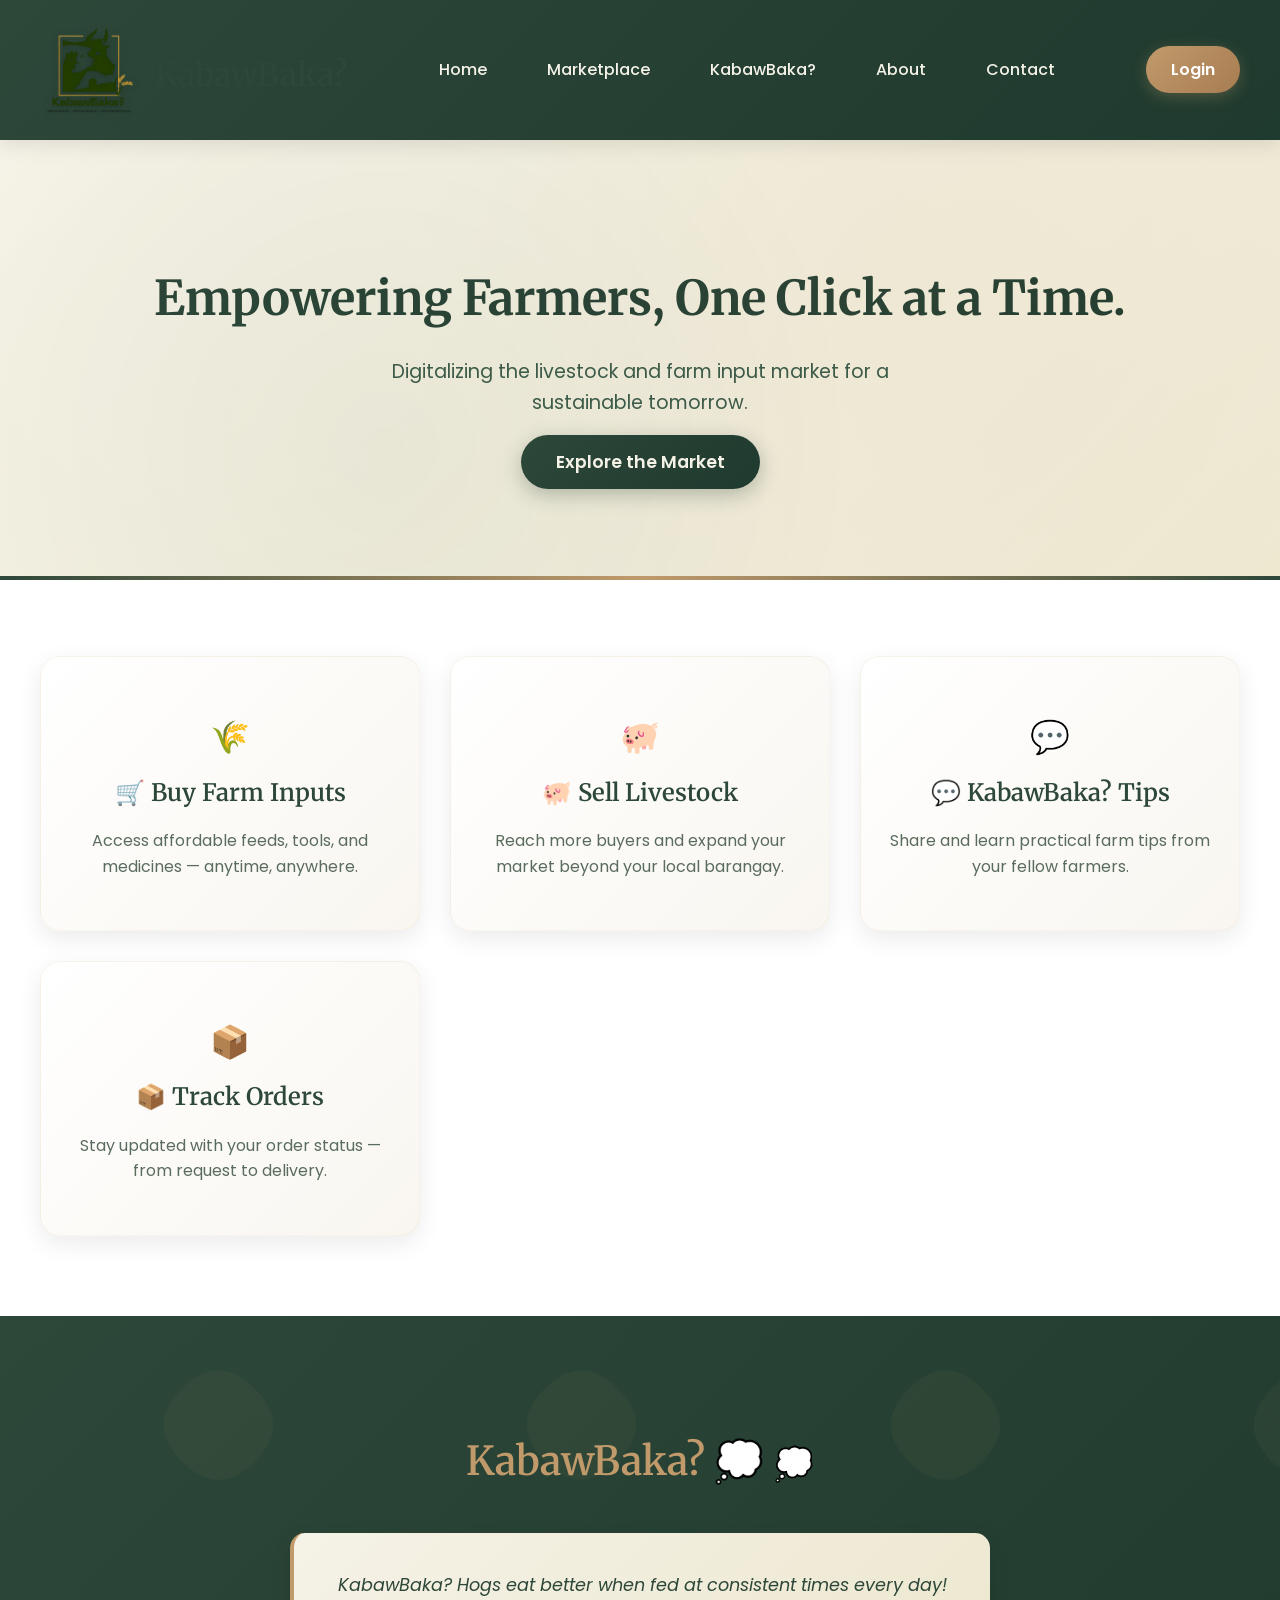
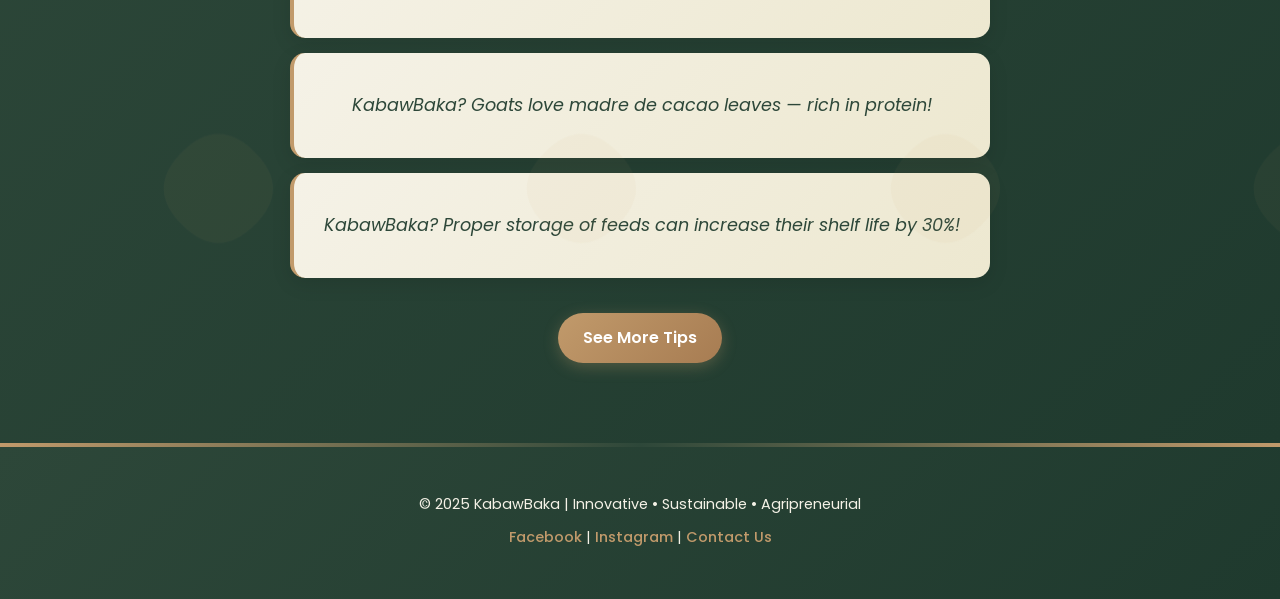
==== index.html @ 87efa67a "all system files" ====
<!DOCTYPE html>
<html lang="en">
<head>
  <meta charset="UTF-8">
  <meta name="viewport" content="width=device-width, initial-scale=1.0">
  <title>KabawBaka? | Empowering Farmers, One Click at a Time</title>
  <link rel="stylesheet" href="style.css">
  <script src="js/main.js"></script>
</head>
<body>

<script>
document.addEventListener('DOMContentLoaded', function() {
  // Check login status and update navbar
  fetch('php/check_session.php')
    .then(response => response.json())
    .then(data => {
      const userMenu = document.getElementById('userMenu');
      if (data.logged_in) {
        userMenu.innerHTML = `
          <a href="user_dashboard.html" class="btn-login">Dashboard</a>
          <a href="#" id="logoutBtn" class="btn-login">Logout</a>
        `;

        // Logout functionality
        document.getElementById('logoutBtn').addEventListener('click', function(e) {
          e.preventDefault();
          fetch('php/logout.php')
            .then(() => {
              window.location.reload();
            });
        });
      }
    });
});
</script>

  <!-- 🌾 Navbar -->
  <header>
    <div class="logo">
      <img src="assets/kabawbaka-logo.png" alt="KabawBaka Logo">
      <h2>KabawBaka?</h2>
    </div>
    <nav>
      <ul>
        <li><a href="index.html">Home</a></li>
        <li><a href="marketplace.html">Marketplace</a></li>
        <li><a href="kabawbaka.html">KabawBaka?</a></li>
        <li><a href="#about">About</a></li>
        <li><a href="#contact">Contact</a></li>
      </ul>
    </nav>
    <div id="userMenu">
      <a href="login.html" class="btn-login">Login</a>
    </div>
  </header>

  <!-- 🌾 Hero Section -->
  <section class="hero">
    <h1>Empowering Farmers, One Click at a Time.</h1>
    <p>Digitalizing the livestock and farm input market for a sustainable tomorrow.</p>
    <a href="marketplace.html" class="btn-primary">Explore the Market</a>
  </section>

  <!-- 🌿 Features Section -->
  <section class="features">
    <div class="feature-card">
      <h3>🛒 Buy Farm Inputs</h3>
      <p>Access affordable feeds, tools, and medicines — anytime, anywhere.</p>
    </div>
    <div class="feature-card">
      <h3>🐖 Sell Livestock</h3>
      <p>Reach more buyers and expand your market beyond your local barangay.</p>
    </div>
    <div class="feature-card">
      <h3>💬 KabawBaka? Tips</h3>
      <p>Share and learn practical farm tips from your fellow farmers.</p>
    </div>
    <div class="feature-card">
      <h3>📦 Track Orders</h3>
      <p>Stay updated with your order status — from request to delivery.</p>
    </div>
  </section>

  <!-- 🌾 KabawBaka? Section -->
  <section class="tips-section">
    <h2>KabawBaka? 💭</h2>
    <div id="dynamicTips">
      <!-- Tips will be loaded dynamically -->
    </div>
    <a href="kabawbaka.html" class="btn-login" style="margin-top: 20px; display:inline-block;">See More Tips</a>

    <script>
    document.addEventListener('DOMContentLoaded', function() {
      fetchLatestTips();
    });

    async function fetchLatestTips() {
      try {
        const response = await fetch('php/fetch_tips.php');
        const tips = await response.json();
        displayLatestTips(tips.slice(0, 3)); // Show only the latest 3 tips
      } catch (error) {
        console.error('Error fetching tips:', error);
        // Fallback to static tips
        displayFallbackTips();
      }
    }

    function displayLatestTips(tips) {
      const dynamicTips = document.getElementById('dynamicTips');
      if (!dynamicTips) return;

      dynamicTips.innerHTML = '';
      tips.forEach(tip => {
        const tipCard = document.createElement('div');
        tipCard.className = 'tip-card';
        tipCard.innerHTML = `
          <p>${tip.content}</p>
          <small>Posted by ${tip.full_name} on ${new Date(tip.created_at).toLocaleDateString()}</small>
        `;
        dynamicTips.appendChild(tipCard);
      });
    }

    function displayFallbackTips() {
      const dynamicTips = document.getElementById('dynamicTips');
      if (!dynamicTips) return;

      dynamicTips.innerHTML = `
        <div class="tip-card">
          <p>KabawBaka? Hogs eat better when fed at consistent times every day!</p>
        </div>
        <div class="tip-card">
          <p>KabawBaka? Goats love madre de cacao leaves — rich in protein!</p>
        </div>
        <div class="tip-card">
          <p>KabawBaka? Proper storage of feeds can increase their shelf life by 30%!</p>
        </div>
      `;
    }
    </script>
  </section>

  <!-- 🌾 Footer -->
  <footer>
    <p>© 2025 KabawBaka | Innovative • Sustainable • Agripreneurial</p>
    <p>
      <a href="#">Facebook</a> |
      <a href="#">Instagram</a> |
      <a href="#">Contact Us</a>
    </p>
  </footer>

</body>
</html>
---- style.css ----
/* === Global Styles === */
@import url('https://fonts.googleapis.com/css2?family=Poppins:wght@300;400;600;700&family=Merriweather:wght@400;700&display=swap');

* {
  box-sizing: border-box;
}

body {
  margin: 0;
  font-family: 'Poppins', sans-serif;
  background: linear-gradient(135deg, #F5F2E7 0%, #EDE8D0 100%);
  color: #2D4739;
  line-height: 1.6;
  min-height: 100vh;
}

a {
  text-decoration: none;
  color: inherit;
  transition: all 0.3s ease;
}

h1, h2, h3, h4 {
  font-family: 'Merriweather', serif;
  color: #2D4739;
  margin-bottom: 1rem;
}

h1 { font-size: 2.5rem; font-weight: 700; }
h2 { font-size: 2rem; font-weight: 600; }
h3 { font-size: 1.5rem; font-weight: 600; }

/* === Navbar === */
header {
  background: linear-gradient(135deg, #2D4739 0%, #1F3A2E 100%);
  color: #F5F2E7;
  padding: 20px 40px;
  display: flex;
  align-items: center;
  justify-content: space-between;
  box-shadow: 0 4px 20px rgba(0,0,0,0.1);
  position: sticky;
  top: 0;
  z-index: 1000;
}

.logo {
  display: flex;
  align-items: center;
  color: #F5F2E7;
  font-weight: 700;
  font-size: 1.5rem;
  opacity: 1;
}

.logo img {
  height: 100px;
  margin-right: 15px;
  filter: drop-shadow(0 2px 4px rgba(0,0,0,0.2));
}

nav ul {
  list-style: none;
  display: flex;
  gap: 30px;
  margin: 0;
  padding: 0;
}

nav ul li a {
  color: #F5F2E7;
  font-weight: 500;
  padding: 10px 15px;
  border-radius: 25px;
  transition: all 0.3s ease;
  position: relative;
}

nav ul li a:hover {
  color: #C19A6B;
  background: rgba(193, 154, 107, 0.1);
  transform: translateY(-2px);
}

nav ul li a::after {
  content: '';
  position: absolute;
  bottom: 0;
  left: 50%;
  width: 0;
  height: 2px;
  background: #C19A6B;
  transition: all 0.3s ease;
  transform: translateX(-50%);
}

nav ul li a:hover::after {
  width: 80%;
}

.btn-login {
  background: linear-gradient(135deg, #C19A6B 0%, #A77C52 100%);
  color: #fff;
  padding: 12px 25px;
  border-radius: 30px;
  font-weight: 600;
  border: none;
  cursor: pointer;
  transition: all 0.3s ease;
  box-shadow: 0 4px 15px rgba(193, 154, 107, 0.3);
}

.btn-login:hover {
  background: linear-gradient(135deg, #A77C52 0%, #8B6238 100%);
  transform: translateY(-2px);
  box-shadow: 0 6px 20px rgba(193, 154, 107, 0.4);
}

/* === Hero Section === */
.hero {
  background: linear-gradient(135deg, rgba(245, 242, 231, 0.9) 0%, rgba(237, 232, 208, 0.9) 100%),
              url('data:image/svg+xml,<svg xmlns="http://www.w3.org/2000/svg" viewBox="0 0 100 100"><defs><pattern id="grain" width="100" height="100" patternUnits="userSpaceOnUse"><circle cx="25" cy="25" r="1" fill="%23C19A6B" opacity="0.1"/><circle cx="75" cy="75" r="1" fill="%23C19A6B" opacity="0.1"/></pattern></defs><rect width="100" height="100" fill="url(%23grain)"/></svg>');
  text-align: center;
  padding: 100px 20px;
  position: relative;
  overflow: hidden;
}

.hero::before {
  content: '';
  position: absolute;
  top: 0;
  left: 0;
  right: 0;
  bottom: 0;
  background: radial-gradient(circle at 30% 70%, rgba(45, 71, 57, 0.05) 0%, transparent 50%),
              radial-gradient(circle at 70% 30%, rgba(193, 154, 107, 0.05) 0%, transparent 50%);
  pointer-events: none;
}

.hero-content {
  position: relative;
  z-index: 1;
  max-width: 800px;
  margin: 0 auto;
}

.hero img {
  height: 140px;
  margin-bottom: 20px;
  filter: drop-shadow(0 4px 8px rgba(0,0,0,0.1));
  animation: float 3s ease-in-out infinite;
}

@keyframes float {
  0%, 100% { transform: translateY(0px); }
  50% { transform: translateY(-10px); }
}

.hero h1 {
  font-size: 3rem;
  margin: 20px 0;
  background: linear-gradient(135deg, #2D4739 0%, #1F3A2E 100%);
  -webkit-background-clip: text;
  -webkit-text-fill-color: transparent;
  background-clip: text;
  animation: fadeInUp 1s ease-out;
}

@keyframes fadeInUp {
  from {
    opacity: 0;
    transform: translateY(30px);
  }
  to {
    opacity: 1;
    transform: translateY(0);
  }
}

.hero p {
  font-size: 1.2rem;
  color: #3C5B48;
  margin-bottom: 30px;
  max-width: 600px;
  margin-left: auto;
  margin-right: auto;
  animation: fadeInUp 1s ease-out 0.2s both;
}

.hero .btn-primary {
  background: linear-gradient(135deg, #2D4739 0%, #1F3A2E 100%);
  color: #F5F2E7;
  padding: 15px 35px;
  border-radius: 35px;
  font-weight: 600;
  font-size: 1.1rem;
  border: none;
  cursor: pointer;
  transition: all 0.3s ease;
  box-shadow: 0 6px 20px rgba(45, 71, 57, 0.3);
  animation: fadeInUp 1s ease-out 0.4s both;
}

.hero .btn-primary:hover {
  background: linear-gradient(135deg, #C19A6B 0%, #A77C52 100%);
  transform: translateY(-3px);
  box-shadow: 0 8px 25px rgba(193, 154, 107, 0.4);
}

/* === Features Section === */
.features {
  display: grid;
  grid-template-columns: repeat(auto-fit, minmax(280px, 1fr));
  gap: 30px;
  padding: 80px 40px;
  background: #fff;
  position: relative;
}

.features::before {
  content: '';
  position: absolute;
  top: 0;
  left: 0;
  right: 0;
  height: 4px;
  background: linear-gradient(90deg, #2D4739 0%, #C19A6B 50%, #2D4739 100%);
}

.feature-card {
  background: linear-gradient(135deg, #fff 0%, #F9F6F0 100%);
  border-radius: 20px;
  padding: 35px 25px;
  box-shadow: 0 8px 25px rgba(0,0,0,0.08);
  transition: all 0.3s ease;
  text-align: center;
  border: 1px solid rgba(193, 154, 107, 0.1);
  position: relative;
  overflow: hidden;
}

.feature-card::before {
  content: '';
  position: absolute;
  top: 0;
  left: 0;
  right: 0;
  height: 4px;
  background: linear-gradient(90deg, #2D4739 0%, #C19A6B 100%);
  transform: scaleX(0);
  transition: transform 0.3s ease;
}

.feature-card:hover::before {
  transform: scaleX(1);
}

.feature-card:hover {
  transform: translateY(-8px);
  box-shadow: 0 15px 35px rgba(0,0,0,0.12);
}

.feature-card h3 {
  color: #2D4739;
  margin-top: 20px;
  margin-bottom: 15px;
  position: relative;
}

.feature-card h3::before {
  content: '🌾';
  font-size: 2rem;
  display: block;
  margin-bottom: 10px;
}

.feature-card:nth-child(2) h3::before { content: '🐖'; }
.feature-card:nth-child(3) h3::before { content: '💬'; }
.feature-card:nth-child(4) h3::before { content: '📦'; }

.feature-card p {
  color: #5A6C5D;
  line-height: 1.6;
}

/* === KabawBaka? Section === */
.tips-section {
  background: linear-gradient(135deg, #2D4739 0%, #1F3A2E 100%);
  color: #F5F2E7;
  padding: 80px 30px;
  text-align: center;
  position: relative;
}

.tips-section::before {
  content: '';
  position: absolute;
  top: 0;
  left: 0;
  right: 0;
  bottom: 0;
  background: url('data:image/svg+xml,<svg xmlns="http://www.w3.org/2000/svg" viewBox="0 0 100 100"><defs><pattern id="leaves" width="50" height="50" patternUnits="userSpaceOnUse"><path d="M25,10 Q30,5 35,10 Q40,15 35,20 Q30,25 25,20 Q20,15 25,10 Z" fill="%23C19A6B" opacity="0.05"/><path d="M75,40 Q80,35 85,40 Q90,45 85,50 Q80,55 75,50 Q70,45 75,40 Z" fill="%23C19A6B" opacity="0.05"/></pattern></defs><rect width="100" height="100" fill="url(%23leaves)"/></svg>');
  pointer-events: none;
}

.tips-section h2 {
  color: #C19A6B;
  margin-bottom: 40px;
  font-size: 2.5rem;
  position: relative;
}

.tips-section h2::after {
  content: '💭';
  font-size: 2rem;
  margin-left: 10px;
}

.tip-card {
  background: linear-gradient(135deg, #F5F2E7 0%, #EDE8D0 100%);
  color: #2D4739;
  border-radius: 15px;
  margin: 15px auto;
  padding: 20px 30px;
  max-width: 700px;
  box-shadow: 0 6px 20px rgba(0,0,0,0.1);
  border-left: 4px solid #C19A6B;
  transition: all 0.3s ease;
}

.tip-card:hover {
  transform: translateY(-3px);
  box-shadow: 0 10px 30px rgba(0,0,0,0.15);
}

.tip-card p {
  font-style: italic;
  font-size: 1.1rem;
  line-height: 1.7;
}

/* === Login Section === */
.login-section {
  display: flex;
  justify-content: center;
  align-items: center;
  min-height: 80vh;
  padding: 40px 20px;
  background: linear-gradient(135deg, rgba(245, 242, 231, 0.9) 0%, rgba(237, 232, 208, 0.9) 100%);
}

.login-container {
  background: linear-gradient(135deg, #fff 0%, #F9F6F0 100%);
  border-radius: 20px;
  padding: 40px;
  box-shadow: 0 15px 35px rgba(0,0,0,0.1);
  max-width: 400px;
  width: 100%;
  text-align: center;
  border: 1px solid rgba(193, 154, 107, 0.1);
}

.login-container h1 {
  color: #2D4739;
  margin-bottom: 30px;
}

.login-container form {
  display: flex;
  flex-direction: column;
  gap: 20px;
}

.login-container input {
  padding: 15px;
  border: 1px solid rgba(193, 154, 107, 0.3);
  border-radius: 10px;
  font-size: 1rem;
  transition: all 0.3s ease;
}

.login-container input:focus {
  outline: none;
  border-color: #C19A6B;
  box-shadow: 0 0 0 3px rgba(193, 154, 107, 0.1);
}

.login-container .btn-primary {
  background: linear-gradient(135deg, #2D4739 0%, #1F3A2E 100%);
  color: #F5F2E7;
  padding: 15px;
  border-radius: 10px;
  font-weight: 600;
  border: none;
  cursor: pointer;
  transition: all 0.3s ease;
  box-shadow: 0 6px 20px rgba(45, 71, 57, 0.3);
}

.login-container .btn-primary:hover {
  background: linear-gradient(135deg, #C19A6B 0%, #A77C52 100%);
  transform: translateY(-2px);
  box-shadow: 0 8px 25px rgba(193, 154, 107, 0.4);
}

.login-container p {
  margin-top: 20px;
  color: #5A6C5D;
}

.login-container a {
  color: #C19A6B;
  font-weight: 600;
}

/* === Register Section === */
.register-section {
  display: flex;
  justify-content: center;
  align-items: center;
  min-height: 80vh;
  padding: 40px 20px;
  background: linear-gradient(135deg, rgba(245, 242, 231, 0.9) 0%, rgba(237, 232, 208, 0.9) 100%);
}

.register-container {
  background: linear-gradient(135deg, #fff 0%, #F9F6F0 100%);
  border-radius: 20px;
  padding: 40px;
  box-shadow: 0 15px 35px rgba(0,0,0,0.1);
  max-width: 400px;
  width: 100%;
  text-align: center;
  border: 1px solid rgba(193, 154, 107, 0.1);
}

.register-container h1 {
  color: #2D4739;
  margin-bottom: 30px;
}

.register-container form {
  display: flex;
  flex-direction: column;
  gap: 20px;
}

.register-container input,
.register-container select {
  padding: 15px;
  border: 1px solid rgba(193, 154, 107, 0.3);
  border-radius: 10px;
  font-size: 1rem;
  transition: all 0.3s ease;
}

.register-container input:focus,
.register-container select:focus {
  outline: none;
  border-color: #C19A6B;
  box-shadow: 0 0 0 3px rgba(193, 154, 107, 0.1);
}

.register-container .btn-primary {
  background: linear-gradient(135deg, #2D4739 0%, #1F3A2E 100%);
  color: #F5F2E7;
  padding: 15px;
  border-radius: 10px;
  font-weight: 600;
  border: none;
  cursor: pointer;
  transition: all 0.3s ease;
  box-shadow: 0 6px 20px rgba(45, 71, 57, 0.3);
}

.register-container .btn-primary:hover {
  background: linear-gradient(135deg, #C19A6B 0%, #A77C52 100%);
  transform: translateY(-2px);
  box-shadow: 0 8px 25px rgba(193, 154, 107, 0.4);
}

.register-container p {
  margin-top: 20px;
  color: #5A6C5D;
}

.register-container a {
  color: #C19A6B;
  font-weight: 600;
}

/* === Password Container === */
.password-container {
  position: relative;
}

.toggle-password {
  position: absolute;
  right: 10px;
  top: 50%;
  transform: translateY(-50%);
  background: none;
  border: none;
  cursor: pointer;
  font-size: 1.2rem;
  color: #C19A6B;
  transition: color 0.3s ease;
}

.toggle-password:hover {
  color: #A77C52;
}

/* === Marketplace Section === */
.marketplace {
  padding: 80px 40px;
  text-align: center;
  background: #fff;
}

.marketplace h1 {
  color: #2D4739;
  margin-bottom: 20px;
}

.marketplace p {
  color: #5A6C5D;
  margin-bottom: 40px;
}

/* Marketplace Tabs */
.marketplace-tabs {
  display: flex;
  justify-content: center;
  margin-bottom: 40px;
  background: linear-gradient(135deg, #F5F2E7 0%, #EDE8D0 100%);
  border-radius: 15px;
  padding: 8px;
  box-shadow: 0 4px 15px rgba(0,0,0,0.1);
  max-width: 500px;
  margin-left: auto;
  margin-right: auto;
}

.tab-btn {
  flex: 1;
  background: transparent;
  border: none;
  padding: 15px 20px;
  border-radius: 12px;
  font-size: 1.1rem;
  font-weight: 600;
  color: #5A6C5D;
  cursor: pointer;
  transition: all 0.3s ease;
  display: flex;
  align-items: center;
  justify-content: center;
  gap: 8px;
}

.tab-btn.active {
  background: linear-gradient(135deg, #2D4739 0%, #1F3A2E 100%);
  color: #F5F2E7;
  box-shadow: 0 4px 15px rgba(45, 71, 57, 0.3);
}

.tab-btn:hover:not(.active) {
  background: rgba(193, 154, 107, 0.1);
  color: #2D4739;
}

.tab-icon {
  font-size: 1.2rem;
}

/* Tab Content */
.tab-content {
  display: none;
}

.tab-content.active {
  display: block;
}

.search-filter {
  display: flex;
  justify-content: center;
  gap: 20px;
  margin-bottom: 40px;
  flex-wrap: wrap;
  background: linear-gradient(135deg, #fff 0%, #F9F6F0 100%);
  padding: 25px;
  border-radius: 15px;
  box-shadow: 0 4px 15px rgba(0,0,0,0.08);
  border: 1px solid rgba(193, 154, 107, 0.1);
}

.search-filter input,
.search-filter select {
  padding: 12px 20px;
  border: 1px solid rgba(193, 154, 107, 0.3);
  border-radius: 25px;
  font-size: 1rem;
  transition: all 0.3s ease;
  background: #fff;
}

.search-filter input:focus,
.search-filter select:focus {
  outline: none;
  border-color: #C19A6B;
  box-shadow: 0 0 0 3px rgba(193, 154, 107, 0.1);
}

.product-grid {
  display: grid;
  grid-template-columns: repeat(auto-fit, minmax(280px, 1fr));
  gap: 30px;
}

.product-card {
  background: linear-gradient(135deg, #fff 0%, #F9F6F0 100%);
  border-radius: 20px;
  padding: 25px;
  box-shadow: 0 8px 25px rgba(0,0,0,0.08);
  transition: all 0.3s ease;
  text-align: center;
  border: 1px solid rgba(193, 154, 107, 0.1);
  position: relative;
  overflow: hidden;
}

.product-card::before {
  content: '';
  position: absolute;
  top: 0;
  left: 0;
  right: 0;
  height: 4px;
  background: linear-gradient(90deg, #2D4739 0%, #C19A6B 100%);
  transform: scaleX(0);
  transition: transform 0.3s ease;
}

.product-card:hover::before {
  transform: scaleX(1);
}

.product-card:hover {
  transform: translateY(-8px);
  box-shadow: 0 15px 35px rgba(0,0,0,0.12);
}

.product-card img {
  width: 100%;
  height: 200px;
  object-fit: cover;
  border-radius: 10px;
  margin-bottom: 15px;
}

.product-card h3 {
  color: #2D4739;
  margin-bottom: 10px;
}

.product-card p {
  color: #C19A6B;
  font-weight: 600;
  font-size: 1.2rem;
  margin-bottom: 15px;
}

.product-card .btn-primary {
  background: linear-gradient(135deg, #2D4739 0%, #1F3A2E 100%);
  color: #F5F2E7;
  padding: 12px 25px;
  border-radius: 25px;
  font-weight: 600;
  border: none;
  cursor: pointer;
  transition: all 0.3s ease;
  box-shadow: 0 4px 15px rgba(45, 71, 57, 0.3);
}

.product-card .btn-primary:hover {
  background: linear-gradient(135deg, #C19A6B 0%, #A77C52 100%);
  transform: translateY(-2px);
  box-shadow: 0 6px 20px rgba(193, 154, 107, 0.4);
}

.product-card .btn-secondary {
  background: linear-gradient(135deg, #6c757d 0%, #5a6268 100%);
  color: #F5F2E7;
  padding: 10px 20px;
  border-radius: 20px;
  font-weight: 600;
  border: none;
  cursor: pointer;
  transition: all 0.3s ease;
  box-shadow: 0 4px 15px rgba(108, 117, 125, 0.3);
  margin-right: 10px;
}

.product-card .btn-secondary:hover {
  background: linear-gradient(135deg, #5a6268 0%, #495057 100%);
  transform: translateY(-2px);
  box-shadow: 0 6px 20px rgba(108, 117, 125, 0.4);
}

.product-stats {
  display: flex;
  justify-content: space-between;
  margin: 10px 0;
  font-size: 0.9rem;
  color: #666;
}

.product-actions {
  display: flex;
  justify-content: space-between;
  margin-top: 15px;
}

.comments-section {
  margin-top: 20px;
  padding-top: 15px;
  border-top: 1px solid rgba(193, 154, 107, 0.2);
}

.comments-section h4 {
  color: #2D4739;
  margin-bottom: 10px;
  font-size: 1rem;
}

.comments-list {
  max-height: 200px;
  overflow-y: auto;
  margin-bottom: 15px;
}

.review-item {
  background: #f8f9fa;
  padding: 10px;
  border-radius: 8px;
  margin-bottom: 10px;
  border-left: 3px solid #C19A6B;
}

.review-header {
  display: flex;
  justify-content: space-between;
  align-items: center;
  margin-bottom: 5px;
}

.review-header strong {
  color: #2D4739;
}

.rating {
  font-size: 0.9rem;
}

.comment-form {
  background: #f8f9fa;
  padding: 15px;
  border-radius: 8px;
  border: 1px solid rgba(193, 154, 107, 0.2);
}

.rating-input {
  margin-bottom: 10px;
}

.rating-input label {
  display: block;
  margin-bottom: 5px;
  font-weight: 600;
  color: #2D4739;
}

.rating-input select {
  padding: 8px;
  border: 1px solid rgba(193, 154, 107, 0.3);
  border-radius: 5px;
  font-size: 0.9rem;
}

.comment-form textarea {
  width: 100%;
  padding: 10px;
  border: 1px solid rgba(193, 154, 107, 0.3);
  border-radius: 5px;
  font-size: 0.9rem;
  font-family: 'Poppins', sans-serif;
  resize: vertical;
  min-height: 80px;
  margin-bottom: 10px;
}

.comment-form textarea:focus {
  outline: none;
  border-color: #C19A6B;
  box-shadow: 0 0 0 2px rgba(193, 154, 107, 0.1);
}

.comment-form .btn-primary {
  background: linear-gradient(135deg, #2D4739 0%, #1F3A2E 100%);
  color: #F5F2E7;
  padding: 8px 16px;
  border-radius: 20px;
  font-weight: 600;
  border: none;
  cursor: pointer;
  transition: all 0.3s ease;
  box-shadow: 0 4px 15px rgba(45, 71, 57, 0.3);
  font-size: 0.9rem;
}

.comment-form .btn-primary:hover {
  background: linear-gradient(135deg, #C19A6B 0%, #A77C52 100%);
  transform: translateY(-2px);
  box-shadow: 0 6px 20px rgba(193, 154, 107, 0.4);
}

.livestock-section {
  margin-top: 60px;
}

.livestock-section h2 {
  color: #2D4739;
  margin-bottom: 30px;
  text-align: center;
}

.livestock-card {
  background: linear-gradient(135deg, #fff 0%, #F9F6F0 100%);
  border-radius: 20px;
  padding: 25px;
  box-shadow: 0 8px 25px rgba(0,0,0,0.08);
  transition: all 0.3s ease;
  text-align: center;
  border: 1px solid rgba(193, 154, 107, 0.1);
  position: relative;
  overflow: hidden;
}

.livestock-card::before {
  content: '';
  position: absolute;
  top: 0;
  left: 0;
  right: 0;
  height: 4px;
  background: linear-gradient(90deg, #2D4739 0%, #C19A6B 100%);
  transform: scaleX(0);
  transition: transform 0.3s ease;
}

.livestock-card:hover::before {
  transform: scaleX(1);
}

.livestock-card:hover {
  transform: translateY(-8px);
  box-shadow: 0 15px 35px rgba(0,0,0,0.12);
}

.livestock-card img {
  width: 100%;
  height: 200px;
  object-fit: cover;
  border-radius: 10px;
  margin-bottom: 15px;
}

.livestock-card h3 {
  color: #2D4739;
  margin-bottom: 10px;
}

.livestock-card p {
  color: #666;
  margin: 5px 0;
  font-size: 0.9rem;
}

.livestock-card .btn-primary {
  background: linear-gradient(135deg, #2D4739 0%, #1F3A2E 100%);
  color: #F5F2E7;
  padding: 12px 25px;
  border-radius: 25px;
  font-weight: 600;
  border: none;
  cursor: pointer;
  transition: all 0.3s ease;
  box-shadow: 0 4px 15px rgba(45, 71, 57, 0.3);
  margin-top: 15px;
}

.livestock-card .btn-primary:hover {
  background: linear-gradient(135deg, #C19A6B 0%, #A77C52 100%);
  transform: translateY(-2px);
  box-shadow: 0 6px 20px rgba(193, 154, 107, 0.4);
}

/* === Post Tip Section === */
.post-tip {
  background: linear-gradient(135deg, #F5F2E7 0%, #EDE8D0 100%);
  color: #2D4739;
  border-radius: 15px;
  margin: 40px auto;
  padding: 30px;
  max-width: 700px;
  box-shadow: 0 6px 20px rgba(0,0,0,0.1);
  border-left: 4px solid #C19A6B;
}

.post-tip h3 {
  margin-bottom: 20px;
  color: #2D4739;
}

.post-tip textarea {
  width: 100%;
  padding: 15px;
  border: 1px solid rgba(193, 154, 107, 0.3);
  border-radius: 10px;
  font-size: 1rem;
  font-family: 'Poppins', sans-serif;
  resize: vertical;
  min-height: 100px;
  transition: all 0.3s ease;
}

.post-tip textarea:focus {
  outline: none;
  border-color: #C19A6B;
  box-shadow: 0 0 0 3px rgba(193, 154, 107, 0.1);
}

.post-tip .btn-primary {
  margin-top: 15px;
  background: linear-gradient(135deg, #2D4739 0%, #1F3A2E 100%);
  color: #F5F2E7;
  padding: 12px 25px;
  border-radius: 25px;
  font-weight: 600;
  border: none;
  cursor: pointer;
  transition: all 0.3s ease;
  box-shadow: 0 4px 15px rgba(45, 71, 57, 0.3);
}

.post-tip .btn-primary:hover {
  background: linear-gradient(135deg, #C19A6B 0%, #A77C52 100%);
  transform: translateY(-2px);
  box-shadow: 0 6px 20px rgba(193, 154, 107, 0.4);
}

/* === Tips List === */
.tips-list {
  margin-top: 40px;
}

/* === Footer === */
footer {
  background: linear-gradient(135deg, #2D4739 0%, #1F3A2E 100%);
  color: #F5F2E7;
  text-align: center;
  padding: 40px 20px;
  position: relative;
}

footer::before {
  content: '';
  position: absolute;
  top: 0;
  left: 0;
  right: 0;
  height: 4px;
  background: linear-gradient(90deg, #C19A6B 0%, #2D4739 50%, #C19A6B 100%);
}

footer p {
  margin: 10px 0;
  font-size: 0.9rem;
}

footer a {
  color: #C19A6B;
  font-weight: 500;
  transition: color 0.3s ease;
}

footer a:hover {
  color: #A77C52;
}

/* === Dashboard Styles === */
.dashboard {
  max-width: 1200px;
  margin: 40px auto;
  padding: 0 20px;
}

.profile-section,
.order-history {
  background: #fff;
  border-radius: 15px;
  padding: 30px;
  margin-bottom: 40px;
  box-shadow: 0 6px 20px rgba(0,0,0,0.1);
  border-left: 4px solid #C19A6B;
}

.profile-view {
  display: flex;
  justify-content: space-between;
  align-items: flex-start;
  gap: 20px;
}

.profile-info p {
  margin: 10px 0;
  font-size: 1rem;
}

.profile-edit {
  margin-top: 20px;
}

.form-group {
  margin-bottom: 20px;
}

.form-group label {
  display: block;
  margin-bottom: 5px;
  font-weight: 600;
  color: #2D4739;
}

.form-group input {
  width: 100%;
  padding: 12px;
  border: 1px solid rgba(193, 154, 107, 0.3);
  border-radius: 8px;
  font-size: 1rem;
  font-family: 'Poppins', sans-serif;
  transition: all 0.3s ease;
}

.form-group input:focus {
  outline: none;
  border-color: #C19A6B;
  box-shadow: 0 0 0 3px rgba(193, 154, 107, 0.1);
}

.btn-secondary {
  background: #6c757d;
  color: #fff;
  padding: 12px 25px;
  border-radius: 25px;
  font-weight: 600;
  border: none;
  cursor: pointer;
  transition: all 0.3s ease;
  margin-left: 10px;
}

.btn-secondary:hover {
  background: #5a6268;
  transform: translateY(-2px);
}

.order-card {
  background: #f8f9fa;
  border-radius: 10px;
  padding: 20px;
  margin-bottom: 20px;
  border-left: 4px solid #C19A6B;
}

.status-pending { color: #ffc107; font-weight: bold; }
.status-confirmed { color: #17a2b8; font-weight: bold; }
.status-delivered { color: #28a745; font-weight: bold; }
.status-cancelled { color: #dc3545; font-weight: bold; }

/* === Cart Styles === */
.cart-sidebar {
  position: fixed;
  top: 0;
  right: -400px;
  width: 350px;
  height: 100vh;
  background: #F5F2E7;
  box-shadow: -2px 0 10px rgba(0,0,0,0.1);
  transition: right 0.3s ease;
  z-index: 1001;
  display: flex;
  flex-direction: column;
}

.cart-sidebar.open {
  right: 0;
}

.cart-header {
  background: linear-gradient(135deg, #2D4739 0%, #1F3A2E 100%);
  color: #F5F2E7;
  padding: 20px;
  display: flex;
  justify-content: space-between;
  align-items: center;
}

.cart-close {
  background: none;
  border: none;
  color: #F5F2E7;
  font-size: 1.5rem;
  cursor: pointer;
  padding: 5px;
}

.cart-items {
  flex: 1;
  padding: 20px;
  overflow-y: auto;
}

.cart-item {
  display: flex;
  gap: 15px;
  padding: 15px 0;
  border-bottom: 1px solid rgba(193, 154, 107, 0.2);
}

.cart-item img {
  width: 60px;
  height: 60px;
  object-fit: cover;
  border-radius: 8px;
}

.cart-item-details {
  flex: 1;
}

.cart-item-details h4 {
  margin: 0 0 5px 0;
  font-size: 1rem;
  color: #2D4739;
}

.cart-item-details p {
  margin: 5px 0;
  font-size: 0.9rem;
  color: #666;
}

.cart-item-controls {
  display: flex;
  align-items: center;
  gap: 10px;
  margin-top: 10px;
}

.cart-item-controls button {
  background: #C19A6B;
  color: white;
  border: none;
  width: 30px;
  height: 30px;
  border-radius: 50%;
  cursor: pointer;
  font-weight: bold;
  transition: all 0.3s ease;
}

.cart-item-controls button:hover {
  background: #A77C52;
  transform: scale(1.1);
}

.cart-item-controls span {
  min-width: 30px;
  text-align: center;
  font-weight: bold;
}

.remove-btn {
  background: #e74c3c !important;
  border-radius: 15px !important;
  width: auto !important;
  padding: 5px 10px !important;
  font-size: 0.8rem !important;
}

.remove-btn:hover {
  background: #c0392b !important;
}

.cart-total {
  text-align: center;
  padding: 15px;
  background: rgba(193, 154, 107, 0.1);
  border-radius: 8px;
  margin-top: 10px;
}

.cart-footer {
  padding: 20px;
  border-top: 1px solid rgba(193, 154, 107, 0.2);
}

.cart-toggle {
  position: fixed;
  bottom: 20px;
  right: 20px;
  background: linear-gradient(135deg, #2D4739 0%, #1F3A2E 100%);
  color: #F5F2E7;
  border: none;
  border-radius: 50%;
  width: 60px;
  height: 60px;
  font-size: 1.5rem;
  cursor: pointer;
  box-shadow: 0 4px 15px rgba(45, 71, 57, 0.3);
  transition: all 0.3s ease;
  z-index: 1000;
  display: flex;
  align-items: center;
  justify-content: center;
  flex-direction: column;
}

.cart-toggle:hover {
  transform: scale(1.1);
  box-shadow: 0 6px 20px rgba(45, 71, 57, 0.4);
}

.cart-icon {
  font-size: 1.2rem;
}

.cart-count {
  position: absolute;
  top: -5px;
  right: -5px;
  background: #C19A6B;
  color: white;
  border-radius: 50%;
  width: 20px;
  height: 20px;
  font-size: 0.8rem;
  display: flex;
  align-items: center;
  justify-content: center;
  font-weight: bold;
}

/* === Responsive Design === */
@media (max-width: 1200px) {
  .hero h1 {
    font-size: 2.8rem;
  }

  .features {
    grid-template-columns: repeat(2, 1fr);
    gap: 30px;
  }
}

@media (max-width: 992px) {
  header {
    padding: 15px 20px;
  }

  nav ul {
    gap: 20px;
  }

  .hero {
    padding: 60px 20px;
  }

  .hero h1 {
    font-size: 2.5rem;
  }

  .features {
    grid-template-columns: 1fr;
    padding: 40px 20px;
  }

  .product-grid {
    grid-template-columns: repeat(2, 1fr);
    gap: 20px;
  }

  .tips-section {
    padding: 40px 20px;
  }
}

@media (max-width: 768px) {
  header {
    flex-direction: column;
    padding: 15px 20px;
  }

  .logo {
    margin-bottom: 10px;
  }

  nav ul {
    flex-wrap: wrap;
    gap: 15px;
    margin-top: 15px;
    justify-content: center;
  }

  .hero h1 {
    font-size: 2.2rem;
  }

  .hero p {
    font-size: 1.1rem;
  }

  .btn-primary {
    padding: 10px 20px;
    font-size: 0.9rem;
  }

  .features {
    grid-template-columns: 1fr;
    padding: 30px 20px;
    gap: 20px;
  }

  .feature-card {
    padding: 20px;
  }

  .product-grid {
    grid-template-columns: 1fr;
    gap: 15px;
  }

  .product-card {
    padding: 15px;
  }

  .search-filter {
    flex-direction: column;
    align-items: stretch;
    gap: 15px;
  }

  .search-filter input,
  .search-filter select {
    width: 100%;
    padding: 12px;
  }

  .login-container,
  .register-container {
    padding: 30px 20px;
    margin: 20px;
  }

  .tips-section {
    padding: 30px 20px;
  }

  .tip-card {
    padding: 15px;
  }

  .dashboard {
    padding: 20px;
  }

  .order-history {
    margin-top: 20px;
  }

  .order-card {
    padding: 15px;
    margin-bottom: 15px;
  }

  .profile-view {
    flex-direction: column;
    align-items: stretch;
  }

  .profile-info {
    margin-bottom: 20px;
  }

  .btn-secondary {
    margin-left: 0;
    margin-top: 10px;
  }

  .cart-sidebar {
    width: 100%;
    right: -100%;
  }

  .cart-toggle {
    bottom: 15px;
    right: 15px;
    width: 50px;
    height: 50px;
  }
}

@media (max-width: 480px) {
  .hero h1 {
    font-size: 1.8rem;
  }

  .hero p {
    font-size: 1rem;
  }

  .btn-primary {
    padding: 8px 16px;
    font-size: 0.8rem;
  }

  .features {
    padding: 20px 15px;
  }

  .feature-card h3 {
    font-size: 1.2rem;
  }

  .product-card h3 {
    font-size: 1rem;
  }

  .login-container,
  .register-container {
    padding: 20px 15px;
    margin: 15px;
  }

  .form-group {
    margin-bottom: 15px;
  }

  .tips-section h2 {
    font-size: 1.5rem;
  }

  .dashboard h1 {
    font-size: 1.8rem;
  }

  .order-card h3 {
    font-size: 1.1rem;
  }
}
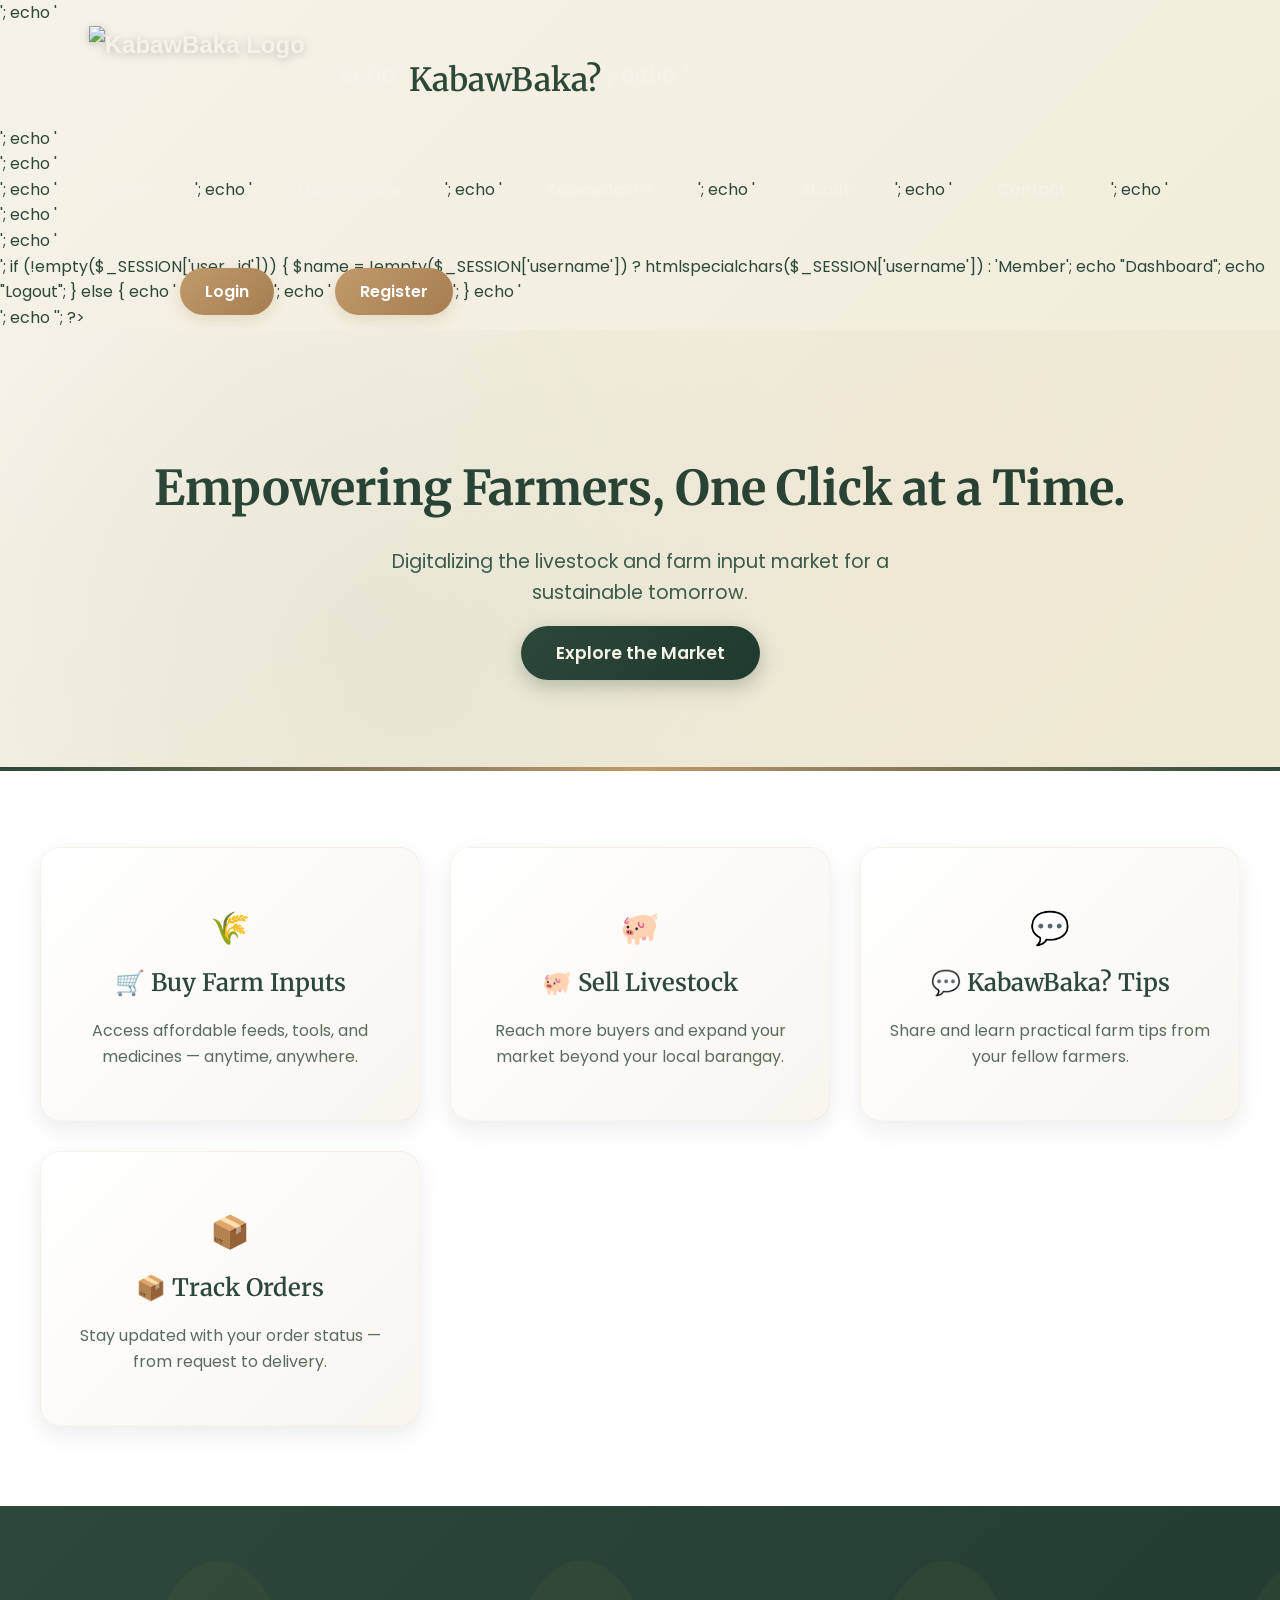
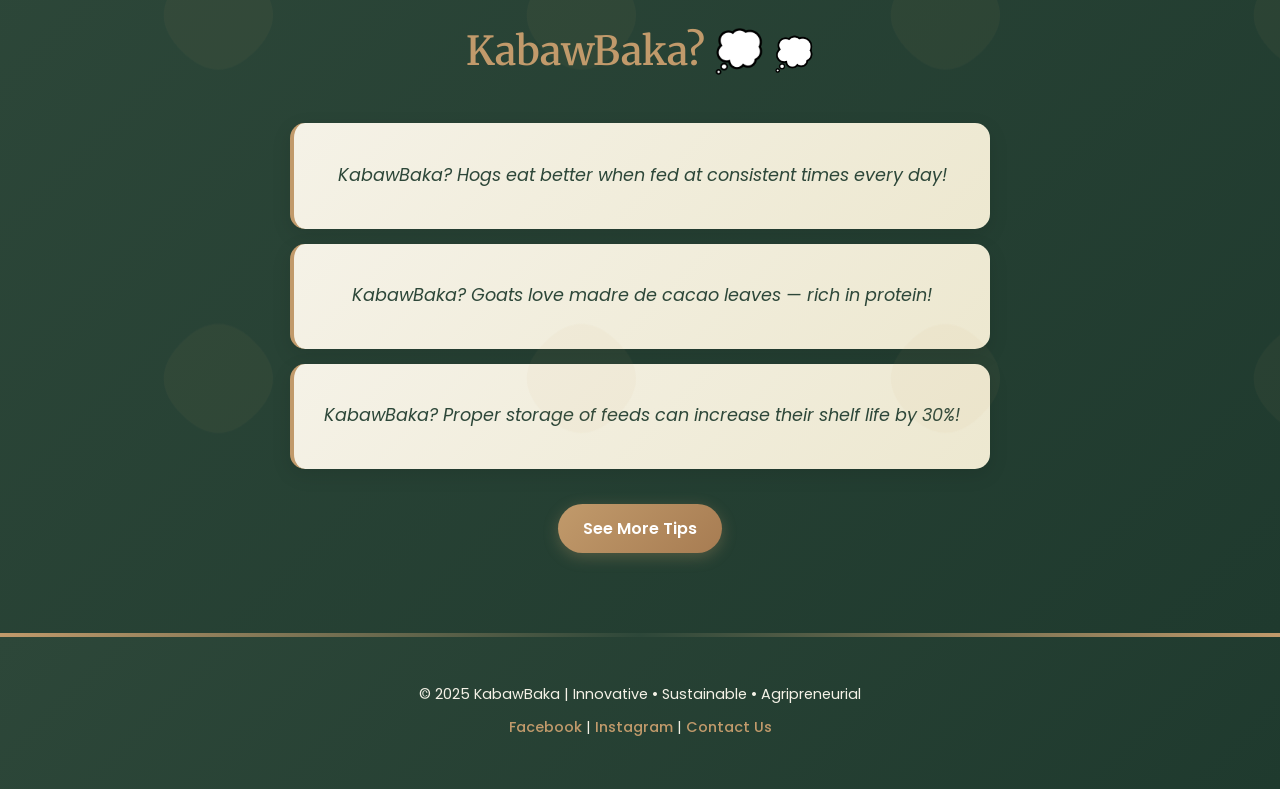
==== commit 70c02388: "Issues fixed: -login redirect to hompage instead of user dashboard -added session-based navbar chang" ====
--- a/index.html
+++ b/index.html
@@ -8,52 +8,27 @@
   <script src="js/main.js"></script>
 </head>
 <body>
+  <div id="navbar"></div>
 
-<script>
-document.addEventListener('DOMContentLoaded', function() {
-  // Check login status and update navbar
-  fetch('php/check_session.php')
-    .then(response => response.json())
-    .then(data => {
-      const userMenu = document.getElementById('userMenu');
-      if (data.logged_in) {
-        userMenu.innerHTML = `
-          <a href="user_dashboard.html" class="btn-login">Dashboard</a>
-          <a href="#" id="logoutBtn" class="btn-login">Logout</a>
-        `;
-
-        // Logout functionality
-        document.getElementById('logoutBtn').addEventListener('click', function(e) {
-          e.preventDefault();
-          fetch('php/logout.php')
-            .then(() => {
-              window.location.reload();
-            });
-        });
-      }
-    });
-});
-</script>
-
-  <!-- 🌾 Navbar -->
-  <header>
-    <div class="logo">
-      <img src="assets/kabawbaka-logo.png" alt="KabawBaka Logo">
-      <h2>KabawBaka?</h2>
-    </div>
-    <nav>
-      <ul>
-        <li><a href="index.html">Home</a></li>
-        <li><a href="marketplace.html">Marketplace</a></li>
-        <li><a href="kabawbaka.html">KabawBaka?</a></li>
-        <li><a href="#about">About</a></li>
-        <li><a href="#contact">Contact</a></li>
-      </ul>
-    </nav>
-    <div id="userMenu">
-      <a href="login.html" class="btn-login">Login</a>
-    </div>
-  </header>
+  <script>
+  document.addEventListener('DOMContentLoaded', function() {
+    fetch('php/navbar.php')
+      .then(response => response.text())
+      .then(html => {
+        document.getElementById('navbar').innerHTML = html;
+        const logout = document.getElementById('logoutBtn');
+        if (logout) {
+          logout.addEventListener('click', function(e) {
+            e.preventDefault();
+            fetch('php/logout.php')
+              .then(r => r.json())
+              .then(data => { if (data.success) window.location.href = 'login.html'; })
+              .catch(() => location.reload());
+          });
+        }
+      });
+  });
+  </script>
 
   <!-- 🌾 Hero Section -->
   <section class="hero">
